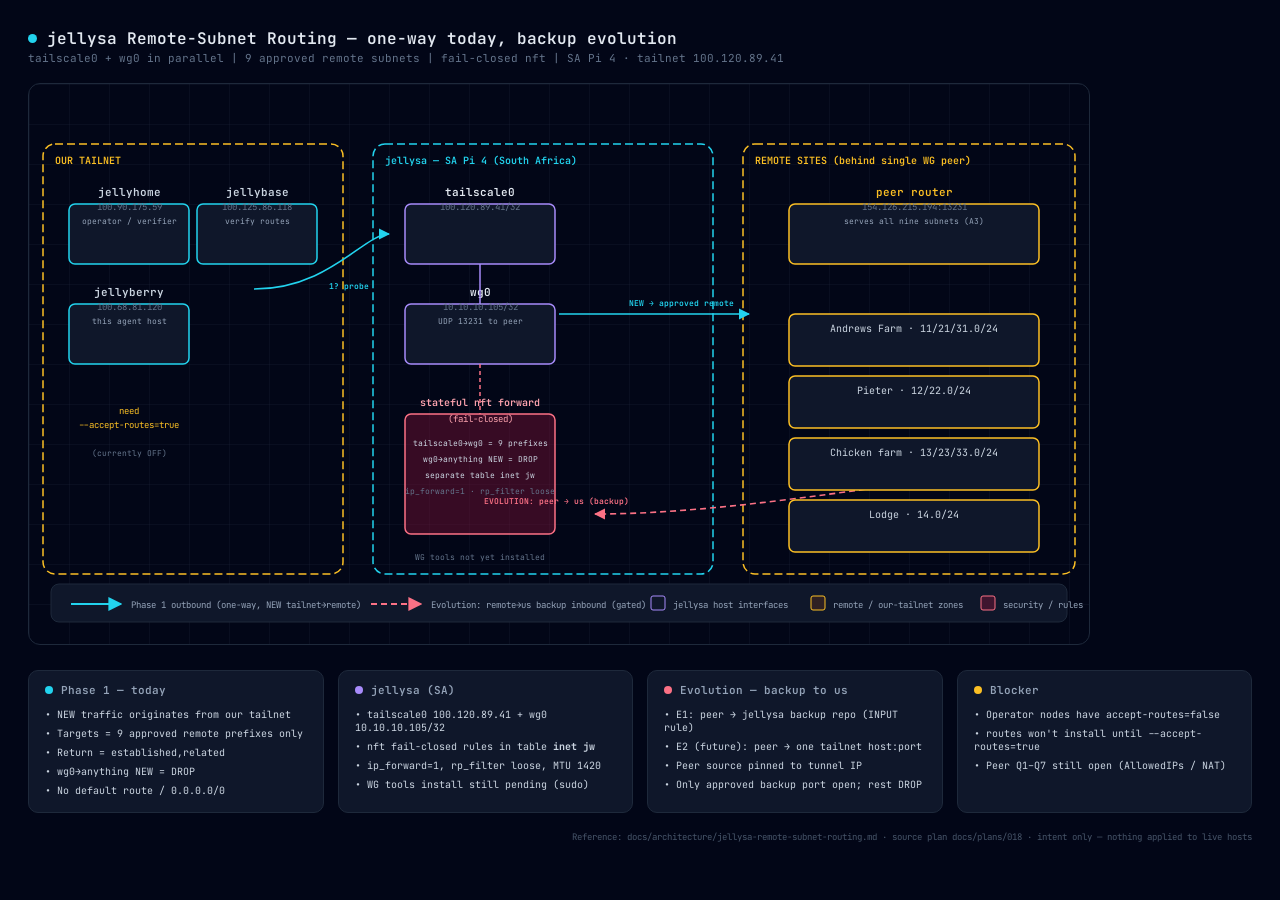
==== docs/architecture/jellysa-routing-architecture.html @ 181d5816 "docs: add jellysa remote-subnet routing reference, architecture diagram, and plan 018 - architecture" ====
<!DOCTYPE html>
<html lang="en">
<head>
<meta charset="utf-8"/>
<meta name="viewport" content="width=device-width, initial-scale=1"/>
<title>jellysa Remote-Subnet Routing &amp; Backup Evolution</title>
<link href="https://fonts.googleapis.com/css2?family=JetBrains+Mono:wght@400;600&display=swap" rel="stylesheet"/>
<style>
  body{margin:0;background:#020617;color:#cbd5e1;font-family:'JetBrains Mono',monospace;}
  .wrap{padding:28px;}
  h1{font-size:16px;font-weight:600;color:#e2e8f0;margin:0 0 2px;display:flex;align-items:center;gap:10px;}
  h1 .dot{width:9px;height:9px;border-radius:50%;background:#22d3ee;box-shadow:0 0 0 0 rgba(34,211,238,.6);animation:pulse 2s infinite;}
  @keyframes pulse{0%{box-shadow:0 0 0 0 rgba(34,211,238,.55)}80%{box-shadow:0 0 0 8px rgba(34,211,238,0)}100%{box-shadow:0 0 0 0 rgba(34,211,238,0)}}
  .sub{font-size:11px;color:#64748b;margin:0 0 18px;}
  .cards{display:flex;gap:14px;margin-top:20px;flex-wrap:wrap;}
  .card{background:#0f172a;border:1px solid #1e293b;border-radius:10px;padding:12px 16px;min-width:200px;flex:1;}
  .card h3{font-size:11px;color:#94a3b8;margin:0 0 8px;display:flex;align-items:center;gap:8px;font-weight:600;}
  .card ul{list-style:none;margin:0;padding:0;}
  .card li{font-size:10px;color:#cbd5e1;padding:3px 0;}
  .card-dot{width:8px;height:8px;border-radius:50%;display:inline-block;}
  .footer{font-size:9px;color:#475569;margin-top:18px;text-align:right;}
</style>
</head>
<body>
<div class="wrap">
  <h1><span class="dot"></span> jellysa Remote-Subnet Routing — one-way today, backup evolution</h1>
  <p class="sub">tailscale0 + wg0 in parallel | 9 approved remote subnets | fail-closed nft | SA Pi 4 · tailnet 100.120.89.41</p>

<svg viewBox="0 0 1060 560" width="1060" height="560" xmlns="http://www.w3.org/2000/svg" style="background:#020617;border:1px solid #1e293b;border-radius:12px;">
  <defs>
    <pattern id="grid" width="40" height="40" patternUnits="userSpaceOnUse"><path d="M 40 0 L 0 0 0 40" fill="none" stroke="#1e293b" stroke-width="0.5"/></pattern>
    <marker id="arrow-a" viewBox="0 0 10 10" refX="9" refY="5" markerWidth="7" markerHeight="7" orient="auto-start-reverse"><path d="M0,0 L10,5 L0,10 z" fill="#22d3ee"/></marker>
    <marker id="arrow-r" viewBox="0 0 10 10" refX="9" refY="5" markerWidth="7" markerHeight="7" orient="auto-start-reverse"><path d="M0,0 L10,5 L0,10 z" fill="#fb7185"/></marker>
    <marker id="arrow-c" viewBox="0 0 10 10" refX="9" refY="5" markerWidth="7" markerHeight="7" orient="auto-start-reverse"><path d="M0,0 L10,5 L0,10 z" fill="#a78bfa"/></marker>
  </defs>
  <rect width="1060" height="560" fill="url(#grid)"/>

  <!-- boundaries -->
  <rect x="14" y="60" width="300" height="430" rx="12" fill="none" stroke="#fbbf24" stroke-width="1.5" stroke-dasharray="8,4"/>
  <text x="26" y="80" fill="#fbbf24" font-size="10" font-weight="600">OUR TAILNET</text>
  <rect x="344" y="60" width="340" height="430" rx="12" fill="none" stroke="#22d3ee" stroke-width="1.5" stroke-dasharray="8,4"/>
  <text x="356" y="80" fill="#22d3ee" font-size="10" font-weight="600">jellysa — SA Pi 4 (South Africa)</text>
  <rect x="714" y="60" width="332" height="430" rx="12" fill="none" stroke="#fbbf24" stroke-width="1.5" stroke-dasharray="8,4"/>
  <text x="726" y="80" fill="#fbbf24" font-size="10" font-weight="600">REMOTE SITES (behind single WG peer)</text>

  <!-- phase 1 arrows (cyan), drawn early -->
  <!-- outbound probe tailnet -> jellysa ts ->
  <path d="M225 250 C 300 250, 330 215, 355 215" fill="none" stroke="#22d3ee" stroke-width="1.6" marker-end="url(#arrow-a)"/>
  -->
  <path d="M225 205 C 300 205, 335 150, 360 150" fill="none" stroke="#22d3ee" stroke-width="1.6" marker-end="url(#arrow-a)"/>
  <path d="M530 230 L 720 230" fill="none" stroke="#22d3ee" stroke-width="1.6" marker-end="url(#arrow-a)"/>
  <path d="M715 305 C 760 305, 820 300, 860 300" fill="none" stroke="#22d3ee" stroke-width="1.6" opacity="0" />
  <!-- evolution inbound (rose dashed) -->
  <path d="M985 390 C 900 390, 720 430, 566 430" fill="none" stroke="#fb7185" stroke-width="1.6" stroke-dasharray="6,4" marker-end="url(#arrow-r)"/>

  <!-- ============ OUR TAILNET ============ -->
  <g>
    <rect x="40" y="120" width="120" height="60" rx="6" fill="#0f172a" stroke="#22d3ee" stroke-width="1.5"/><text x="100" y="112" fill="#cbd5e1" font-size="11" text-anchor="middle" font-weight="600">jellyhome</text><text x="100" y="126" fill="#64748b" font-size="9" text-anchor="middle">100.90.175.59</text><text x="100" y="140" fill="#94a3b8" font-size="8" text-anchor="middle">operator / verifier</text>
    <rect x="168" y="120" width="120" height="60" rx="6" fill="#0f172a" stroke="#22d3ee" stroke-width="1.5"/><text x="228" y="112" fill="#cbd5e1" font-size="11" text-anchor="middle" font-weight="600">jellybase</text><text x="228" y="126" fill="#64748b" font-size="9" text-anchor="middle">100.125.86.118</text><text x="228" y="140" fill="#94a3b8" font-size="8" text-anchor="middle">verify routes</text>
    <rect x="40" y="220" width="120" height="60" rx="6" fill="#0f172a" stroke="#22d3ee" stroke-width="1.5"/><text x="100" y="212" fill="#cbd5e1" font-size="11" text-anchor="middle" font-weight="600">jellyberry</text><text x="100" y="226" fill="#64748b" font-size="9" text-anchor="middle">100.68.81.120</text><text x="100" y="240" fill="#94a3b8" font-size="8" text-anchor="middle">this agent host</text>
    <text x="100" y="330" fill="#fbbf24" font-size="9" text-anchor="middle">need</text>
    <text x="100" y="344" fill="#fbbf24" font-size="9" text-anchor="middle">--accept-routes=true</text>
    <text x="100" y="372" fill="#64748b" font-size="8" text-anchor="middle">(currently OFF)</text>
  </g>

  <!-- ============ jellysa ============ -->
  <g>
    <rect x="376" y="120" width="150" height="60" rx="6" fill="#0f172a" stroke="#a78bfa" stroke-width="1.5"/><text x="451" y="112" fill="#e2e8f0" font-size="11" text-anchor="middle" font-weight="600">tailscale0</text><text x="451" y="126" fill="#64748b" font-size="9" text-anchor="middle">100.120.89.41/32</text>
    <rect x="376" y="220" width="150" height="60" rx="6" fill="#0f172a" stroke="#a78bfa" stroke-width="1.5"/><text x="451" y="212" fill="#e2e8f0" font-size="11" text-anchor="middle" font-weight="600">wg0</text><text x="451" y="226" fill="#64748b" font-size="9" text-anchor="middle">10.10.10.105/32</text><text x="451" y="240" fill="#94a3b8" font-size="8" text-anchor="middle">UDP 13231 to peer</text>
    <rect x="376" y="330" width="150" height="120" rx="6" fill="rgba(136,19,55,.4)" stroke="#fb7185" stroke-width="1.5"/><text x="451" y="322" fill="#fda4af" font-size="10" text-anchor="middle" font-weight="600">stateful nft forward</text><text x="451" y="338" fill="#fda4af" font-size="9" text-anchor="middle">(fail-closed)</text>
    <text x="451" y="362" fill="#cbd5e1" font-size="8" text-anchor="middle">tailscale0→wg0 = 9 prefixes</text>
    <text x="451" y="378" fill="#cbd5e1" font-size="8" text-anchor="middle">wg0→anything NEW = DROP</text>
    <text x="451" y="394" fill="#cbd5e1" font-size="8" text-anchor="middle">separate table inet jw</text>
    <text x="451" y="410" fill="#64748b" font-size="8" text-anchor="middle">ip_forward=1 · rp_filter loose</text>

    <text x="451" y="476" fill="#64748b" font-size="8" text-anchor="middle">WG tools not yet installed</text>
  </g>

  <!-- connective inside jellysa -->
  <path d="M451 180 L 451 220" stroke="#a78bfa" stroke-width="1.5"/>
  <path d="M451 280 L 451 330" stroke="#fb7185" stroke-width="1.5" stroke-dasharray="4,3"/>

  <!-- ============ REMOTE ============ -->
  <g>
    <rect x="760" y="120" width="250" height="60" rx="6" fill="#0f172a" stroke="#fbbf24" stroke-width="1.5"/><text x="885" y="112" fill="#fbbf24" font-size="11" text-anchor="middle" font-weight="600">peer router</text><text x="885" y="126" fill="#64748b" font-size="9" text-anchor="middle">154.126.215.194:13231</text><text x="885" y="140" fill="#94a3b8" font-size="8" text-anchor="middle">serves all nine subnets (A3)</text>
    <rect x="760" y="230" width="250" height="52" rx="6" fill="#0f172a" stroke="#fbbf24" stroke-width="1.5"/><text x="885" y="248" fill="#cbd5e1" font-size="10" text-anchor="middle">Andrews Farm · 11/21/31.0/24</text>
    <rect x="760" y="292" width="250" height="52" rx="6" fill="#0f172a" stroke="#fbbf24" stroke-width="1.5"/><text x="885" y="310" fill="#cbd5e1" font-size="10" text-anchor="middle">Pieter · 12/22.0/24</text>
    <rect x="760" y="354" width="250" height="52" rx="6" fill="#0f172a" stroke="#fbbf24" stroke-width="1.5"/><text x="885" y="372" fill="#cbd5e1" font-size="10" text-anchor="middle">Chicken farm · 13/23/33.0/24</text>
    <rect x="760" y="416" width="250" height="52" rx="6" fill="#0f172a" stroke="#fbbf24" stroke-width="1.5"/><text x="885" y="434" fill="#cbd5e1" font-size="10" text-anchor="middle">Lodge · 14.0/24</text>
  </g>

  <!-- labels -->
  <text x="300" y="205" fill="#22d3ee" font-size="8" font-weight="600">1? probe</text>
  <text x="600" y="222" fill="#22d3ee" font-size="8" font-weight="600">NEW → approved remote</text>
  <text x="600" y="420" fill="#fb7185" font-size="8" font-weight="600" text-anchor="end">EVOLUTION: peer → us (backup)</text>

  <!-- legend -->
  <g transform="translate(22,500)">
    <rect x="0" y="0" width="1016" height="38" rx="8" fill="#0f172a" stroke="#1e293b"/>
    <path d="M20 20 L70 20" stroke="#22d3ee" stroke-width="2" marker-end="url(#arrow-a)"/><text x="80" y="24" fill="#94a3b8" font-size="9">Phase 1 outbound (one-way, NEW tailnet→remote)</text>
    <path d="M320 20 L370 20" stroke="#fb7185" stroke-width="2" stroke-dasharray="6,4" marker-end="url(#arrow-r)"/><text x="380" y="24" fill="#94a3b8" font-size="9">Evolution: remote→us backup inbound (gated)</text>
    <rect x="600" y="12" width="14" height="14" rx="2" fill="#0f172a" stroke="#a78bfa"/><text x="622" y="24" fill="#94a3b8" font-size="9">jellysa host interfaces</text>
    <rect x="760" y="12" width="14" height="14" rx="2" fill="rgba(120,53,15,.3)" stroke="#fbbf24"/><text x="782" y="24" fill="#94a3b8" font-size="9">remote / our-tailnet zones</text>
    <rect x="930" y="12" width="14" height="14" rx="2" fill="rgba(136,19,55,.4)" stroke="#fb7185"/><text x="952" y="24" fill="#94a3b8" font-size="9">security / rules</text>
  </g>
</svg>

  <div class="cards">
    <div class="card"><h3><span class="card-dot" style="background:#22d3ee"></span>Phase 1 — today</h3><ul>
      <li>• NEW traffic originates from our tailnet</li>
      <li>• Targets = 9 approved remote prefixes only</li>
      <li>• Return = established,related</li>
      <li>• wg0→anything NEW = DROP</li>
      <li>• No default route / 0.0.0.0/0</li></ul></div>
    <div class="card"><h3><span class="card-dot" style="background:#a78bfa"></span>jellysa (SA)</h3><ul>
      <li>• tailscale0 100.120.89.41 + wg0 10.10.10.105/32</li>
      <li>• nft fail-closed rules in table <b>inet jw</b></li>
      <li>• ip_forward=1, rp_filter loose, MTU 1420</li>
      <li>• WG tools install still pending (sudo)</li></ul></div>
    <div class="card"><h3><span class="card-dot" style="background:#fb7185"></span>Evolution — backup to us</h3><ul>
      <li>• E1: peer → jellysa backup repo (INPUT rule)</li>
      <li>• E2 (future): peer → one tailnet host:port</li>
      <li>• Peer source pinned to tunnel IP</li>
      <li>• Only approved backup port open; rest DROP</li></ul></div>
    <div class="card"><h3><span class="card-dot" style="background:#fbbf24"></span>Blocker</h3><ul>
      <li>• Operator nodes have accept-routes=false</li>
      <li>• routes won't install until --accept-routes=true</li>
      <li>• Peer Q1–Q7 still open (AllowedIPs / NAT)</li></ul></div>
  </div>
  <p class="footer">Reference: docs/architecture/jellysa-remote-subnet-routing.md · source plan docs/plans/018 · intent only — nothing applied to live hosts</p>
</div>
</body>
</html>
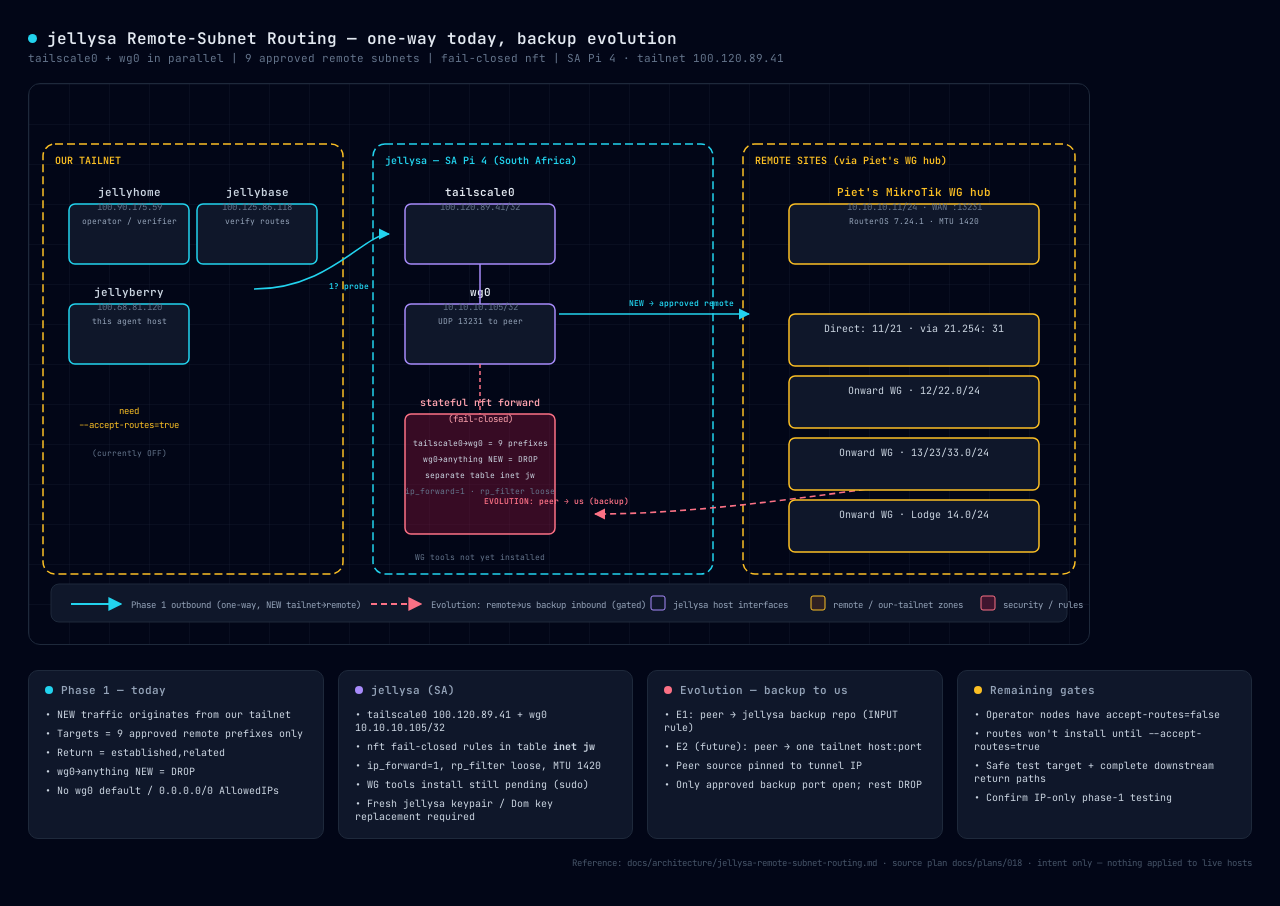
==== commit 505d4031: "docs: record jellysa stage 0 routing findings" ====
--- a/docs/architecture/jellysa-routing-architecture.html
+++ b/docs/architecture/jellysa-routing-architecture.html
@@ -41,7 +41,7 @@
   <rect x="344" y="60" width="340" height="430" rx="12" fill="none" stroke="#22d3ee" stroke-width="1.5" stroke-dasharray="8,4"/>
   <text x="356" y="80" fill="#22d3ee" font-size="10" font-weight="600">jellysa — SA Pi 4 (South Africa)</text>
   <rect x="714" y="60" width="332" height="430" rx="12" fill="none" stroke="#fbbf24" stroke-width="1.5" stroke-dasharray="8,4"/>
-  <text x="726" y="80" fill="#fbbf24" font-size="10" font-weight="600">REMOTE SITES (behind single WG peer)</text>
+  <text x="726" y="80" fill="#fbbf24" font-size="10" font-weight="600">REMOTE SITES (via Piet's WG hub)</text>
 
   <!-- phase 1 arrows (cyan), drawn early -->
   <!-- outbound probe tailnet -> jellysa ts ->
@@ -82,11 +82,11 @@
 
   <!-- ============ REMOTE ============ -->
   <g>
-    <rect x="760" y="120" width="250" height="60" rx="6" fill="#0f172a" stroke="#fbbf24" stroke-width="1.5"/><text x="885" y="112" fill="#fbbf24" font-size="11" text-anchor="middle" font-weight="600">peer router</text><text x="885" y="126" fill="#64748b" font-size="9" text-anchor="middle">154.126.215.194:13231</text><text x="885" y="140" fill="#94a3b8" font-size="8" text-anchor="middle">serves all nine subnets (A3)</text>
-    <rect x="760" y="230" width="250" height="52" rx="6" fill="#0f172a" stroke="#fbbf24" stroke-width="1.5"/><text x="885" y="248" fill="#cbd5e1" font-size="10" text-anchor="middle">Andrews Farm · 11/21/31.0/24</text>
-    <rect x="760" y="292" width="250" height="52" rx="6" fill="#0f172a" stroke="#fbbf24" stroke-width="1.5"/><text x="885" y="310" fill="#cbd5e1" font-size="10" text-anchor="middle">Pieter · 12/22.0/24</text>
-    <rect x="760" y="354" width="250" height="52" rx="6" fill="#0f172a" stroke="#fbbf24" stroke-width="1.5"/><text x="885" y="372" fill="#cbd5e1" font-size="10" text-anchor="middle">Chicken farm · 13/23/33.0/24</text>
-    <rect x="760" y="416" width="250" height="52" rx="6" fill="#0f172a" stroke="#fbbf24" stroke-width="1.5"/><text x="885" y="434" fill="#cbd5e1" font-size="10" text-anchor="middle">Lodge · 14.0/24</text>
+    <rect x="760" y="120" width="250" height="60" rx="6" fill="#0f172a" stroke="#fbbf24" stroke-width="1.5"/><text x="885" y="112" fill="#fbbf24" font-size="11" text-anchor="middle" font-weight="600">Piet's MikroTik WG hub</text><text x="885" y="126" fill="#64748b" font-size="9" text-anchor="middle">10.10.10.11/24 · WAN :13231</text><text x="885" y="140" fill="#94a3b8" font-size="8" text-anchor="middle">RouterOS 7.24.1 · MTU 1420</text>
+    <rect x="760" y="230" width="250" height="52" rx="6" fill="#0f172a" stroke="#fbbf24" stroke-width="1.5"/><text x="885" y="248" fill="#cbd5e1" font-size="10" text-anchor="middle">Direct: 11/21 · via 21.254: 31</text>
+    <rect x="760" y="292" width="250" height="52" rx="6" fill="#0f172a" stroke="#fbbf24" stroke-width="1.5"/><text x="885" y="310" fill="#cbd5e1" font-size="10" text-anchor="middle">Onward WG · 12/22.0/24</text>
+    <rect x="760" y="354" width="250" height="52" rx="6" fill="#0f172a" stroke="#fbbf24" stroke-width="1.5"/><text x="885" y="372" fill="#cbd5e1" font-size="10" text-anchor="middle">Onward WG · 13/23/33.0/24</text>
+    <rect x="760" y="416" width="250" height="52" rx="6" fill="#0f172a" stroke="#fbbf24" stroke-width="1.5"/><text x="885" y="434" fill="#cbd5e1" font-size="10" text-anchor="middle">Onward WG · Lodge 14.0/24</text>
   </g>
 
   <!-- labels -->
@@ -111,21 +111,23 @@
       <li>• Targets = 9 approved remote prefixes only</li>
       <li>• Return = established,related</li>
       <li>• wg0→anything NEW = DROP</li>
-      <li>• No default route / 0.0.0.0/0</li></ul></div>
+      <li>• No wg0 default / 0.0.0.0/0 AllowedIPs</li></ul></div>
     <div class="card"><h3><span class="card-dot" style="background:#a78bfa"></span>jellysa (SA)</h3><ul>
       <li>• tailscale0 100.120.89.41 + wg0 10.10.10.105/32</li>
       <li>• nft fail-closed rules in table <b>inet jw</b></li>
       <li>• ip_forward=1, rp_filter loose, MTU 1420</li>
-      <li>• WG tools install still pending (sudo)</li></ul></div>
+      <li>• WG tools install still pending (sudo)</li>
+      <li>• Fresh jellysa keypair / Dom key replacement required</li></ul></div>
     <div class="card"><h3><span class="card-dot" style="background:#fb7185"></span>Evolution — backup to us</h3><ul>
       <li>• E1: peer → jellysa backup repo (INPUT rule)</li>
       <li>• E2 (future): peer → one tailnet host:port</li>
       <li>• Peer source pinned to tunnel IP</li>
       <li>• Only approved backup port open; rest DROP</li></ul></div>
-    <div class="card"><h3><span class="card-dot" style="background:#fbbf24"></span>Blocker</h3><ul>
+    <div class="card"><h3><span class="card-dot" style="background:#fbbf24"></span>Remaining gates</h3><ul>
       <li>• Operator nodes have accept-routes=false</li>
       <li>• routes won't install until --accept-routes=true</li>
-      <li>• Peer Q1–Q7 still open (AllowedIPs / NAT)</li></ul></div>
+      <li>• Safe test target + complete downstream return paths</li>
+      <li>• Confirm IP-only phase-1 testing</li></ul></div>
   </div>
   <p class="footer">Reference: docs/architecture/jellysa-remote-subnet-routing.md · source plan docs/plans/018 · intent only — nothing applied to live hosts</p>
 </div>
